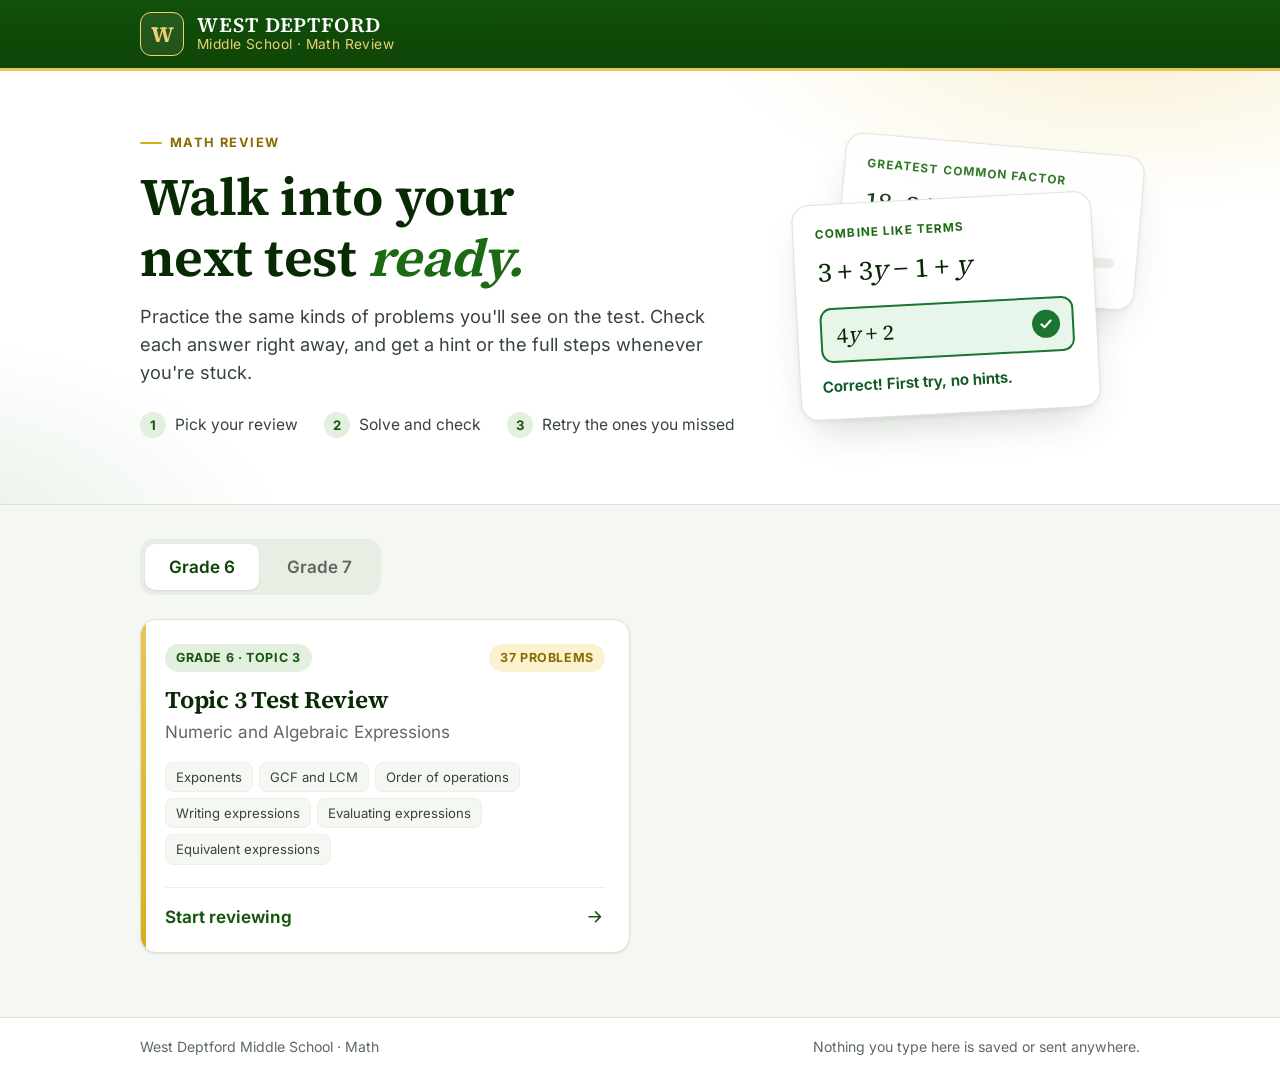
==== index.html @ 21e0eb56 "Build WDMS Math Review site with Grade 6 Topic 3 test review Static site for GitHub Pages: a home pa" ====
<!DOCTYPE html>
<html lang="en">
<head>
  <meta charset="utf-8">
  <meta name="viewport" content="width=device-width, initial-scale=1">
  <meta name="robots" content="noindex, nofollow">
  <meta name="theme-color" content="#0e4507">
  <title>WDMS Math Review</title>
  <meta name="description" content="Test and quiz reviews for West Deptford Middle School math students.">
  <link rel="icon" href="assets/img/favicon.svg" type="image/svg+xml">
  <link rel="preload" href="assets/fonts/inter-latin-wght-normal.woff2" as="font" type="font/woff2" crossorigin>
  <link rel="preload" href="assets/fonts/source-serif-4-latin-wght-normal.woff2" as="font" type="font/woff2" crossorigin>
  <link rel="stylesheet" href="assets/css/style.css">
</head>
<body>
  <header class="site-header">
    <div class="wrap">
      <a class="brand" href="index.html" aria-label="WDMS Math Review home">
        <span class="brand-mark" aria-hidden="true">W</span>
        <span class="brand-text">
          <span class="brand-name">West Deptford</span>
          <span class="brand-sub">Middle School · Math Review</span>
        </span>
      </a>
    </div>
  </header>

  <section class="hero">
    <div class="wrap hero-grid">
      <div>
        <span class="eyebrow">Math Review</span>
        <h1>Walk into your next test <em>ready.</em></h1>
        <p class="hero-lead">Practice the same kinds of problems you'll see on the test. Check each answer right away, and get a hint or the full steps whenever you're stuck.</p>
        <ul class="how">
          <li><span class="dot">1</span> Pick your review</li>
          <li><span class="dot">2</span> Solve and check</li>
          <li><span class="dot">3</span> Retry the ones you missed</li>
        </ul>
      </div>
      <div class="hero-art" aria-hidden="true">
        <div class="art-card art-back">
          <div class="art-label">Greatest common factor</div>
          <div class="art-math">18, 24</div>
          <div class="art-line"></div>
          <div class="art-line art-line-short"></div>
        </div>
        <div class="art-card art-front">
          <div class="art-label">Combine like terms</div>
          <div class="art-math">3 + 3<i>y</i> − 1 + <i>y</i></div>
          <div class="art-answer"><span>4<i>y</i> + 2</span><b><svg viewBox="0 0 24 24" fill="none" stroke="currentColor" stroke-width="3.2" stroke-linecap="round" stroke-linejoin="round"><path d="M5 12.5l4.5 4.5L19 7.5"/></svg></b></div>
          <div class="art-feedback">Correct! First try, no hints.</div>
        </div>
      </div>
    </div>
  </section>

  <main class="home-main">
    <div class="wrap">
      <div class="grade-tabs" role="tablist" aria-label="Choose your grade" id="grade-tabs"></div>
      <div id="reviews" role="tabpanel"></div>
      <noscript><p>This site needs JavaScript turned on.</p></noscript>
    </div>
  </main>

  <footer class="site-footer">
    <div class="wrap">
      <span>West Deptford Middle School · Math</span>
      <span>Nothing you type here is saved or sent anywhere.</span>
    </div>
  </footer>

  <script src="assets/js/ui.js"></script>
  <script src="reviews/manifest.js"></script>
  <script src="assets/js/home.js"></script>
</body>
</html>
---- assets/css/style.css ----
/* ==========================================================================
   WDMS Math Review — styles
   Light theme in West Deptford Middle School green and gold.
   ========================================================================== */

@font-face {
  font-family: 'Inter';
  src: url('../fonts/inter-latin-wght-normal.woff2') format('woff2');
  font-weight: 100 900;
  font-display: swap;
}
@font-face {
  font-family: 'Source Serif 4';
  src: url('../fonts/source-serif-4-latin-wght-normal.woff2') format('woff2');
  font-weight: 200 900;
  font-display: swap;
}

:root {
  /* brand */
  --green-950: #072a03;
  --green-900: #0e4507;
  --green-800: #14560c;
  --green-700: #1c6a13;
  --green-600: #2a7d20;
  --green-200: #c9e0c4;
  --green-100: #e3efdf;
  --green-50: #f1f7ef;
  --gold-700: #8a6a00;
  --gold-600: #b08a0a;
  --gold-500: #d4af1c;
  --gold-400: #e6c654;
  --gold-300: #f0d077;
  --gold-100: #fbf2cf;
  --gold-50: #fdf9e8;

  /* neutrals */
  --ink: #152018;
  --ink-soft: #37443a;
  --muted: #5d6a60;
  --line: #dde4d9;
  --line-soft: #eaefe7;
  --bg: #f5f7f2;
  --card: #ffffff;

  /* feedback */
  --ok: #1b7430;
  --ok-bg: #e7f5ea;
  --ok-line: #a9d8b3;
  --no: #b3261e;
  --no-bg: #fdeeec;
  --no-line: #f1b9b4;
  --almost: #7a5a00;
  --almost-bg: #fff6d9;
  --almost-line: #ecd58a;

  --radius: 16px;
  --radius-sm: 10px;
  --shadow-sm: 0 1px 2px rgba(14, 40, 10, 0.06), 0 1px 3px rgba(14, 40, 10, 0.05);
  --shadow: 0 1px 2px rgba(14, 40, 10, 0.05), 0 8px 24px -8px rgba(14, 40, 10, 0.14);
  --shadow-lg: 0 2px 4px rgba(14, 40, 10, 0.05), 0 20px 44px -16px rgba(14, 40, 10, 0.22);

  --font: 'Inter', system-ui, -apple-system, 'Segoe UI', Roboto, 'Helvetica Neue', Arial, sans-serif;
  --serif: 'Source Serif 4', Georgia, 'Times New Roman', serif;
}

*, *::before, *::after { box-sizing: border-box; }

html { -webkit-text-size-adjust: 100%; scroll-behavior: smooth; }

body {
  margin: 0;
  min-height: 100vh;
  display: flex;
  flex-direction: column;
  background: var(--bg);
  color: var(--ink);
  font-family: var(--font);
  font-size: 17px;
  line-height: 1.55;
  -webkit-font-smoothing: antialiased;
  text-rendering: optimizeLegibility;
}

h1, h2, h3 { font-family: var(--serif); line-height: 1.15; margin: 0; letter-spacing: -0.01em; text-wrap: balance; }
p { margin: 0 0 0.9em; }
p:last-child { margin-bottom: 0; }
a { color: var(--green-700); }
button { font: inherit; color: inherit; cursor: pointer; }
[hidden] { display: none !important; }

:focus-visible { outline: 3px solid var(--gold-500); outline-offset: 2px; border-radius: 6px; }

.sr-only {
  position: absolute; width: 1px; height: 1px; padding: 0; margin: -1px;
  overflow: hidden; clip: rect(0, 0, 0, 0); white-space: nowrap; border: 0;
}

.wrap { width: 100%; max-width: 1040px; margin: 0 auto; padding: 0 20px; }
.wrap-narrow { max-width: 780px; }

.icon { display: inline-flex; width: 1.15em; height: 1.15em; flex: none; }
.icon svg { width: 100%; height: 100%; }

/* --------------------------------------------------------------------------
   Header
   -------------------------------------------------------------------------- */
.site-header {
  background: var(--green-900);
  background-image: linear-gradient(180deg, #11500a 0%, var(--green-900) 100%);
  color: #fff;
  border-bottom: 3px solid var(--gold-400);
}
.site-header .wrap { display: flex; align-items: center; gap: 14px; min-height: 68px; padding-top: 10px; padding-bottom: 10px; }

.brand { display: flex; align-items: center; gap: 13px; color: inherit; text-decoration: none; min-width: 0; }
.brand-mark {
  flex: none; width: 44px; height: 44px; border-radius: 11px;
  background: rgba(255, 255, 255, 0.08);
  border: 1.5px solid var(--gold-300);
  display: grid; place-items: center;
  font-family: var(--serif); font-weight: 700; font-size: 22px; color: var(--gold-300);
  line-height: 1;
}
.brand-text { display: flex; flex-direction: column; min-width: 0; }
.brand-name {
  font-family: var(--serif); font-weight: 600; font-size: 1.28rem; letter-spacing: 0.045em;
  text-transform: uppercase; line-height: 1.1; white-space: nowrap; overflow: hidden; text-overflow: ellipsis;
}
.brand-sub { color: var(--gold-300); font-size: 0.86rem; letter-spacing: 0.03em; line-height: 1.3; }

.header-link {
  margin-left: auto; flex: none; display: inline-flex; align-items: center; gap: 7px;
  color: #fff; text-decoration: none; font-size: 0.92rem; font-weight: 550;
  padding: 8px 13px; border-radius: 999px;
  border: 1px solid rgba(255, 255, 255, 0.28); background: rgba(255, 255, 255, 0.06);
  transition: background 0.15s;
}
.header-link:hover { background: rgba(255, 255, 255, 0.16); }
.header-link .icon { display: none; }

/* --------------------------------------------------------------------------
   Buttons
   -------------------------------------------------------------------------- */
.btn {
  display: inline-flex; align-items: center; justify-content: center; gap: 8px;
  min-height: 48px; padding: 0 20px;
  border-radius: 12px; border: 1.5px solid transparent;
  font-weight: 620; font-size: 1rem; line-height: 1; text-decoration: none; white-space: nowrap;
  transition: background 0.15s, border-color 0.15s, transform 0.08s, box-shadow 0.15s;
  -webkit-tap-highlight-color: transparent;
}
.btn:active { transform: translateY(1px); }
.btn[disabled] { opacity: 0.5; cursor: not-allowed; transform: none; }

.btn-primary { background: var(--green-800); color: #fff; box-shadow: 0 1px 0 rgba(255,255,255,0.14) inset, 0 2px 6px rgba(14, 69, 7, 0.28); }
.btn-primary:hover:not([disabled]) { background: var(--green-700); }

.btn-gold { background: var(--gold-400); color: #2c2200; box-shadow: 0 1px 0 rgba(255,255,255,0.4) inset, 0 2px 6px rgba(138, 106, 0, 0.25); }
.btn-gold:hover:not([disabled]) { background: var(--gold-300); }

.btn-outline { background: #fff; color: var(--green-800); border-color: var(--green-200); }
.btn-outline:hover:not([disabled]) { background: var(--green-50); border-color: var(--green-600); }

.btn-ghost { background: transparent; color: var(--ink-soft); border-color: transparent; padding: 0 14px; }
.btn-ghost:hover:not([disabled]) { background: rgba(14, 69, 7, 0.07); color: var(--green-900); }

.btn-lg { min-height: 56px; padding: 0 28px; font-size: 1.08rem; border-radius: 14px; }
.btn-sm { min-height: 40px; padding: 0 14px; font-size: 0.93rem; border-radius: 10px; }

/* --------------------------------------------------------------------------
   Home page
   -------------------------------------------------------------------------- */
.hero { background: #fff; border-bottom: 1px solid var(--line); position: relative; overflow: hidden; }
.hero::before {
  content: ''; position: absolute; inset: 0; pointer-events: none;
  background:
    radial-gradient(600px 260px at 88% -10%, rgba(230, 198, 84, 0.26), transparent 70%),
    radial-gradient(520px 300px at -6% 110%, rgba(42, 125, 32, 0.12), transparent 70%);
}
.hero .wrap { position: relative; padding-top: 54px; padding-bottom: 50px; }
.hero-grid { display: grid; grid-template-columns: minmax(0, 1fr); align-items: center; gap: 40px; }
.hero-art { display: none; }
@media (min-width: 940px) {
  .hero-grid { grid-template-columns: minmax(0, 1.25fr) minmax(0, 0.75fr); }
  .hero-art { display: block; position: relative; height: 290px; }
}
.art-card { position: absolute; width: 300px; background: #fff; border: 1px solid var(--line); border-radius: 18px; padding: 20px 22px; box-shadow: var(--shadow-lg); }
.art-back { right: 0; top: 0; transform: rotate(5deg); opacity: 0.9; }
.art-front { right: 44px; top: 54px; transform: rotate(-3deg); }
.art-label { font-size: 0.74rem; font-weight: 700; letter-spacing: 0.09em; text-transform: uppercase; color: var(--green-700); }
.art-math { font-family: var(--serif); font-size: 1.7rem; color: var(--green-950); margin: 8px 0 14px; }
.art-math i, .art-answer i { font-style: italic; }
.art-line { height: 10px; border-radius: 6px; background: var(--line-soft); margin-top: 10px; }
.art-line-short { width: 60%; }
.art-answer { display: flex; align-items: center; justify-content: space-between; border: 2px solid var(--ok); background: var(--ok-bg); border-radius: 12px; padding: 9px 12px 9px 14px; font-family: var(--serif); font-size: 1.35rem; color: var(--green-950); }
.art-answer b { width: 28px; height: 28px; border-radius: 50%; background: var(--ok); color: #fff; display: grid; place-items: center; }
.art-answer svg { width: 16px; height: 16px; }
.art-feedback { margin-top: 12px; font-weight: 650; color: #125a23; font-size: 0.95rem; }
.eyebrow {
  display: inline-flex; align-items: center; gap: 8px;
  font-size: 0.8rem; font-weight: 700; letter-spacing: 0.11em; text-transform: uppercase; color: var(--gold-700);
}
.eyebrow::before { content: ''; width: 22px; height: 2px; background: var(--gold-500); border-radius: 2px; }
.hero h1 { font-size: clamp(2.1rem, 5.4vw, 3.3rem); font-weight: 650; color: var(--green-950); margin: 14px 0 14px; max-width: 16ch; }
.hero h1 em { font-style: italic; color: var(--green-700); }
.hero-lead { font-size: 1.13rem; color: var(--ink-soft); max-width: 52ch; margin: 0; }

.how { display: flex; flex-wrap: wrap; gap: 10px 26px; margin-top: 26px; padding: 0; list-style: none; color: var(--ink-soft); font-size: 0.97rem; }
.how li { display: flex; align-items: center; gap: 9px; }
.how .dot { width: 26px; height: 26px; border-radius: 50%; background: var(--green-100); color: var(--green-800); display: grid; place-items: center; font-weight: 700; font-size: 0.82rem; flex: none; }

.home-main { padding: 34px 0 64px; flex: 1; }

.grade-tabs { display: inline-flex; padding: 5px; gap: 4px; background: #e9eee5; border-radius: 14px; margin-bottom: 24px; }
.grade-tab {
  border: 0; background: transparent; padding: 10px 24px; border-radius: 10px;
  font-weight: 620; color: var(--muted); min-height: 44px; transition: background 0.15s, color 0.15s;
}
.grade-tab:hover { color: var(--green-900); }
.grade-tab[aria-selected='true'] { background: #fff; color: var(--green-900); box-shadow: var(--shadow-sm); }

.review-grid { display: grid; grid-template-columns: repeat(auto-fill, minmax(350px, 1fr)); gap: 20px; }

.review-card {
  position: relative; display: flex; flex-direction: column;
  background: var(--card); border: 1px solid var(--line); border-radius: var(--radius);
  padding: 24px 24px 22px; text-decoration: none; color: inherit;
  box-shadow: var(--shadow-sm); overflow: hidden;
  transition: transform 0.18s, box-shadow 0.18s, border-color 0.18s;
}
.review-card::before { content: ''; position: absolute; left: 0; top: 0; bottom: 0; width: 5px; background: linear-gradient(180deg, var(--gold-400), var(--gold-500)); }
.review-card:hover { transform: translateY(-3px); box-shadow: var(--shadow-lg); border-color: var(--green-200); }
.card-top { display: flex; align-items: center; justify-content: space-between; gap: 10px; margin-bottom: 14px; }
.pill {
  display: inline-flex; align-items: center; gap: 6px; padding: 4px 11px; border-radius: 999px;
  font-size: 0.78rem; font-weight: 700; letter-spacing: 0.05em; text-transform: uppercase;
  background: var(--green-100); color: var(--green-800); white-space: nowrap;
}
.pill-gold { background: var(--gold-100); color: var(--gold-700); }
.review-card h2 { font-size: 1.5rem; font-weight: 650; color: var(--green-950); }
.review-card .sub { color: var(--muted); margin: 6px 0 16px; }
.skill-tags { display: flex; flex-wrap: wrap; gap: 6px; margin: 0 0 22px; padding: 0; list-style: none; }
.skill-tags li { font-size: 0.82rem; padding: 4px 10px; border-radius: 8px; background: var(--bg); border: 1px solid var(--line-soft); color: var(--ink-soft); }
.card-cta { margin-top: auto; display: flex; align-items: center; justify-content: space-between; font-weight: 650; color: var(--green-800); padding-top: 16px; border-top: 1px solid var(--line-soft); }
.card-cta .icon { transition: transform 0.18s; }
.review-card:hover .card-cta .icon { transform: translateX(4px); }

.empty {
  background: #fff; border: 1.5px dashed var(--green-200); border-radius: var(--radius);
  padding: 44px 24px; text-align: center; color: var(--muted);
}
.empty h2 { font-size: 1.35rem; color: var(--green-900); margin-bottom: 8px; }
.empty-mark { width: 56px; height: 56px; margin: 0 auto 16px; border-radius: 50%; background: var(--gold-100); color: var(--gold-700); display: grid; place-items: center; font-size: 26px; }

.site-footer { border-top: 1px solid var(--line); background: #fff; color: var(--muted); font-size: 0.88rem; padding: 18px 0; }
.site-footer .wrap { display: flex; flex-wrap: wrap; justify-content: space-between; gap: 6px 20px; }

/* --------------------------------------------------------------------------
   Review: intro screen
   -------------------------------------------------------------------------- */
.review-main { flex: 1; padding: 28px 0 72px; }

.intro-card {
  background: #fff; border: 1px solid var(--line); border-radius: 20px; box-shadow: var(--shadow);
  padding: 34px 34px 30px; position: relative; overflow: hidden;
}
.intro-card::before {
  content: ''; position: absolute; inset: 0; pointer-events: none;
  background: radial-gradient(480px 220px at 100% 0%, rgba(230, 198, 84, 0.22), transparent 70%);
}
.intro-card > * { position: relative; }
.intro-card h1 { font-size: clamp(1.9rem, 4.6vw, 2.6rem); font-weight: 650; color: var(--green-950); margin: 12px 0 6px; }
.intro-sub { font-size: 1.12rem; color: var(--muted); margin-bottom: 22px; }
.stat-row { display: flex; flex-wrap: wrap; gap: 10px; margin-bottom: 26px; }
.stat { display: inline-flex; align-items: center; gap: 8px; padding: 8px 14px; border-radius: 12px; background: var(--green-50); border: 1px solid var(--green-100); color: var(--green-900); font-weight: 600; font-size: 0.95rem; }
.stat .icon { color: var(--green-700); }
.intro-actions { display: flex; flex-wrap: wrap; gap: 12px; align-items: center; }
.intro-note { margin-top: 18px; font-size: 0.92rem; color: var(--muted); }

.section-heading { display: flex; align-items: baseline; justify-content: space-between; gap: 12px; margin: 36px 0 14px; }
.section-heading h2 { font-size: 1.4rem; font-weight: 650; color: var(--green-950); }
.section-heading span { color: var(--muted); font-size: 0.93rem; }

.skill-grid { display: grid; grid-template-columns: repeat(auto-fill, minmax(290px, 1fr)); gap: 12px; }
.skill-card {
  display: flex; align-items: center; gap: 14px; text-align: left; width: 100%;
  background: #fff; border: 1px solid var(--line); border-radius: 14px; padding: 14px 16px;
  box-shadow: var(--shadow-sm); transition: border-color 0.15s, box-shadow 0.15s, transform 0.15s;
}
.skill-card:hover { border-color: var(--green-600); box-shadow: var(--shadow); transform: translateY(-1px); }
.skill-num {
  flex: none; width: 38px; height: 38px; border-radius: 11px; background: var(--green-100); color: var(--green-800);
  display: grid; place-items: center; font-weight: 700; font-family: var(--serif); font-size: 1.08rem;
}
.skill-card.is-done .skill-num { background: var(--ok); color: #fff; }
.skill-body { min-width: 0; flex: 1; }
.skill-title { font-weight: 640; line-height: 1.25; color: var(--ink); }
.skill-meta { font-size: 0.85rem; color: var(--muted); margin-top: 2px; }
.skill-card > .icon { color: var(--green-600); opacity: 0.55; transition: transform 0.15s, opacity 0.15s; }
.skill-card:hover > .icon { opacity: 1; transform: translateX(3px); }

/* --------------------------------------------------------------------------
   Review: problem screen
   -------------------------------------------------------------------------- */
.run-top { display: flex; align-items: center; gap: 12px; margin-bottom: 12px; }
.run-title { font-weight: 640; color: var(--green-950); min-width: 0; white-space: nowrap; overflow: hidden; text-overflow: ellipsis; }
.run-count { margin-left: auto; font-weight: 640; color: var(--ink-soft); font-variant-numeric: tabular-nums; white-space: nowrap; }
.run-count b { color: var(--green-800); font-size: 1.08em; }

.progress { height: 10px; background: #e3e9df; border-radius: 999px; overflow: hidden; }
.progress-fill { height: 100%; width: 0; border-radius: 999px; background: linear-gradient(90deg, var(--green-700), var(--green-600)); transition: width 0.4s cubic-bezier(.2,.8,.2,1); }

.dots { display: flex; flex-wrap: wrap; gap: 6px; margin: 14px 0 20px; padding: 0; list-style: none; }
.dot-btn {
  width: 30px; height: 30px; border-radius: 9px; border: 1.5px solid var(--line); background: #fff;
  font-size: 0.8rem; font-weight: 650; color: var(--muted); display: grid; place-items: center; padding: 0;
  font-variant-numeric: tabular-nums; transition: transform 0.1s, border-color 0.15s;
}
.dot-btn:hover { border-color: var(--green-600); transform: translateY(-1px); }
.dot-btn.is-correct { background: var(--ok); border-color: var(--ok); color: #fff; }
.dot-btn.is-tried { background: var(--almost-bg); border-color: var(--almost-line); color: var(--almost); }
.dot-btn.is-revealed { background: #eef1ec; border-color: #cfd8cb; color: var(--ink-soft); }
.dot-btn.is-current { box-shadow: 0 0 0 3px var(--gold-300); border-color: var(--gold-600); }

.problem-card { background: #fff; border: 1px solid var(--line); border-radius: 20px; box-shadow: var(--shadow); overflow: hidden; }
.problem-head {
  display: flex; flex-wrap: wrap; align-items: center; gap: 8px 12px; padding: 14px 26px;
  background: var(--green-50); border-bottom: 1px solid var(--green-100);
}
.problem-skill { font-weight: 660; color: var(--green-900); font-size: 0.97rem; }
.problem-lesson { margin-left: auto; font-size: 0.84rem; color: var(--muted); font-weight: 550; }
.problem-body { padding: 26px 26px 8px; }
.prompt { font-size: 1.14rem; line-height: 1.6; color: var(--ink); }
.prompt .katex { font-size: 1.12em; }
.math-block { margin: 16px 0; padding: 16px 18px; background: var(--bg); border: 1px solid var(--line-soft); border-radius: 12px; overflow-x: auto; text-align: center; }
.math-block .katex { font-size: 1.42em; }
.katex-display { margin: 0; }

.data-table-wrap { margin: 18px 0 4px; overflow-x: auto; }
.data-table { border-collapse: separate; border-spacing: 0; min-width: 60%; font-size: 1rem; border: 1px solid var(--line); border-radius: 12px; overflow: hidden; }
.data-table caption { caption-side: top; text-align: left; font-weight: 660; color: var(--green-900); padding: 0 2px 8px; }
.data-table th { background: var(--green-900); color: #fff; font-weight: 620; text-align: left; padding: 10px 16px; font-size: 0.93rem; }
.data-table td { padding: 10px 16px; border-top: 1px solid var(--line-soft); }
.data-table tbody tr:nth-child(even) td { background: #fafbf8; }
.data-table td:first-child { font-weight: 600; }

.figure { margin: 18px 0 4px; }
.figure img { max-width: 100%; height: auto; border-radius: 12px; border: 1px solid var(--line); display: block; }

/* answer area */
.answer { padding: 14px 26px 6px; }
.answer-label { display: block; font-size: 0.82rem; font-weight: 700; letter-spacing: 0.08em; text-transform: uppercase; color: var(--muted); margin-bottom: 8px; }

.field { display: flex; align-items: stretch; max-width: 460px; border: 2px solid #c6d1c1; border-radius: 13px; background: #fff; overflow: hidden; transition: border-color 0.15s, box-shadow 0.15s; }
.field:focus-within { border-color: var(--green-700); box-shadow: 0 0 0 4px rgba(42, 125, 32, 0.16); }
.field input {
  flex: 1; min-width: 0; border: 0; outline: 0; background: transparent; padding: 13px 14px;
  font: inherit; font-size: 1.2rem; font-weight: 550; color: var(--ink); font-variant-numeric: tabular-nums;
}
.field input::placeholder { color: #9aa69c; font-weight: 400; }
.field .affix { display: grid; place-items: center; padding: 0 14px; background: var(--bg); color: var(--ink-soft); font-weight: 620; }
.field .affix-pre { border-right: 1px solid var(--line); }
.field .affix-post { border-left: 1px solid var(--line); }
.field.is-right { border-color: var(--ok); background: var(--ok-bg); }
.field.is-wrong { border-color: var(--no); }
.field.is-almost { border-color: var(--gold-600); }
.field input:disabled { color: var(--ink); -webkit-text-fill-color: var(--ink); opacity: 1; }

.keys { display: flex; flex-wrap: wrap; gap: 6px; margin-top: 10px; }
.key {
  min-width: 44px; height: 40px; padding: 0 12px; border-radius: 10px; border: 1px solid var(--line); background: var(--bg);
  font-weight: 620; color: var(--ink-soft); font-size: 0.98rem; display: inline-flex; align-items: center; justify-content: center; gap: 5px;
  transition: background 0.12s, border-color 0.12s;
}
.key:hover:not([disabled]) { background: var(--green-100); border-color: var(--green-200); color: var(--green-900); }
.key small { font-weight: 500; color: var(--muted); font-size: 0.78rem; }

.preview:empty { display: none; }
.preview { min-height: 34px; margin-top: 10px; display: flex; align-items: center; gap: 10px; color: var(--muted); font-size: 0.9rem; }
.preview .katex { font-size: 1.22rem; color: var(--ink); }

/* choices */
.choices { display: grid; gap: 10px; margin: 0; padding: 0; list-style: none; }
.choice {
  display: flex; align-items: center; gap: 14px; width: 100%; text-align: left;
  padding: 13px 16px; min-height: 56px; background: #fff; border: 2px solid var(--line); border-radius: 13px;
  font-size: 1.06rem; transition: border-color 0.14s, background 0.14s, box-shadow 0.14s;
}
.choice:hover:not([disabled]) { border-color: var(--green-600); background: var(--green-50); }
.choice .mark {
  flex: none; width: 26px; height: 26px; border: 2px solid #b4c0b0; background: #fff; display: grid; place-items: center; color: transparent;
  transition: background 0.14s, border-color 0.14s;
}
.choice.is-radio .mark { border-radius: 50%; }
.choice.is-check .mark { border-radius: 7px; }
.choice .mark .icon { width: 16px; height: 16px; }
.choice .mark .icon svg { stroke-width: 3.2; }
.choice[aria-checked='true'] { border-color: var(--green-700); background: var(--green-50); box-shadow: 0 0 0 3px rgba(42, 125, 32, 0.12); }
.choice[aria-checked='true'] .mark { background: var(--green-700); border-color: var(--green-700); color: #fff; }
.choice.is-radio[aria-checked='true'] .mark { box-shadow: inset 0 0 0 4px #fff; color: transparent; }
.choice .choice-text { flex: 1; min-width: 0; }
.choice .katex { font-size: 1.14em; }
.choice[disabled] { cursor: default; }
.choice.is-right { border-color: var(--ok); background: var(--ok-bg); box-shadow: none; }
.choice.is-right .mark { background: var(--ok); border-color: var(--ok); color: #fff; box-shadow: none; }
.choice.is-missed { border-color: var(--ok); border-style: dashed; background: #fff; }
.choice.is-wrong { border-color: var(--no); background: var(--no-bg); box-shadow: none; }
.choice.is-wrong .mark { background: var(--no); border-color: var(--no); color: #fff; box-shadow: none; }
.choice-tag { flex: none; font-size: 0.78rem; font-weight: 700; letter-spacing: 0.04em; text-transform: uppercase; }
.choice.is-right .choice-tag, .choice.is-missed .choice-tag { color: var(--ok); }
.choice.is-wrong .choice-tag { color: var(--no); }

/* matrix (one choice per row) */
.matrix-wrap { overflow-x: auto; }
.matrix { border-collapse: separate; border-spacing: 0; width: 100%; max-width: 620px; border: 1px solid var(--line); border-radius: 14px; overflow: hidden; }
.matrix th { background: var(--green-50); color: var(--green-900); font-weight: 650; padding: 11px 10px; font-size: 0.95rem; text-align: center; border-bottom: 1px solid var(--green-100); }
.matrix th:first-child, .matrix td:first-child { text-align: left; padding-left: 18px; }
.matrix td { padding: 8px 10px; text-align: center; border-top: 1px solid var(--line-soft); }
.matrix tr:first-child td { border-top: 0; }
.matrix .row-label { font-weight: 620; font-size: 1.08rem; white-space: nowrap; }
.matrix tr.is-right td { background: var(--ok-bg); }
.matrix tr.is-wrong td { background: var(--no-bg); }
.cell {
  width: 44px; height: 44px; border-radius: 50%; border: 2px solid #b4c0b0; background: #fff; padding: 0;
  display: inline-grid; place-items: center; transition: border-color 0.14s, background 0.14s;
}
.cell:hover:not([disabled]) { border-color: var(--green-600); background: var(--green-50); }
.cell::after { content: ''; width: 20px; height: 20px; border-radius: 50%; background: transparent; transition: background 0.14s, transform 0.14s; transform: scale(0.4); }
.cell[aria-checked='true'] { border-color: var(--green-700); }
.cell[aria-checked='true']::after { background: var(--green-700); transform: scale(1); }
.cell[disabled] { cursor: default; }
.matrix tr.is-wrong .cell[aria-checked='true'] { border-color: var(--no); }
.matrix tr.is-wrong .cell[aria-checked='true']::after { background: var(--no); }
.matrix tr.is-right .cell[aria-checked='true'] { border-color: var(--ok); }
.matrix tr.is-right .cell[aria-checked='true']::after { background: var(--ok); }
.cell.is-answer:not([aria-checked='true']) { border-color: var(--ok); border-style: dashed; }

/* multi-part problems */
.parts { display: grid; grid-template-columns: minmax(0, 1fr); gap: 14px; }
.part { min-width: 0; border: 1px solid var(--line); border-radius: 14px; padding: 16px 18px 18px; background: #fcfdfb; }
.part-head { display: flex; align-items: flex-start; gap: 12px; margin-bottom: 12px; }
.part-badge {
  flex: none; height: 28px; padding: 0 10px; border-radius: 8px; background: var(--green-900); color: #fff; display: grid; place-items: center;
  font-weight: 700; font-size: 0.8rem; letter-spacing: 0.06em; text-transform: uppercase; white-space: nowrap;
}
.part-prompt { flex: 1; font-size: 1.06rem; padding-top: 1px; }
.part-status { flex: none; width: 28px; height: 28px; border-radius: 50%; display: grid; place-items: center; color: #fff; visibility: hidden; }
.part.is-right { border-color: var(--ok-line); background: #f6fbf7; }
.part.is-right .part-status { visibility: visible; background: var(--ok); }
.part.is-wrong { border-color: var(--no-line); }
.part.is-wrong .part-status { visibility: visible; background: var(--no); }
.part .choices { gap: 8px; }
.part .choice { min-height: 50px; padding: 10px 14px; font-size: 1rem; }

/* feedback */
.feedback { margin: 16px 26px 0; padding: 14px 16px; border-radius: 13px; display: flex; gap: 12px; align-items: flex-start; border: 1px solid transparent; animation: pop 0.22s ease-out; }
.feedback-icon { flex: none; width: 30px; height: 30px; border-radius: 50%; display: grid; place-items: center; color: #fff; margin-top: 1px; }
.feedback-icon .icon svg { stroke-width: 3; }
.feedback-title { font-weight: 700; font-size: 1.05rem; line-height: 1.3; }
.feedback-text { color: var(--ink-soft); font-size: 0.98rem; margin-top: 2px; }
.feedback.is-right { background: var(--ok-bg); border-color: var(--ok-line); }
.feedback.is-right .feedback-icon { background: var(--ok); }
.feedback.is-right .feedback-title { color: #125a23; }
.feedback.is-wrong { background: var(--no-bg); border-color: var(--no-line); }
.feedback.is-wrong .feedback-icon { background: var(--no); }
.feedback.is-wrong .feedback-title { color: #8f1d17; }
.feedback.is-almost { background: var(--almost-bg); border-color: var(--almost-line); }
.feedback.is-almost .feedback-icon { background: var(--gold-600); }
.feedback.is-almost .feedback-title { color: var(--almost); }
.feedback.is-info { background: #eef2ec; border-color: #d5ddd1; }
.feedback.is-info .feedback-icon { background: var(--muted); }

@keyframes pop { from { opacity: 0; transform: translateY(6px); } to { opacity: 1; transform: none; } }

/* hints and steps */
.help { margin: 16px 26px 0; border-radius: 13px; border: 1px solid var(--almost-line); background: var(--gold-50); overflow: hidden; animation: pop 0.22s ease-out; }
.help-head { display: flex; align-items: center; gap: 9px; padding: 11px 16px; font-weight: 700; color: var(--gold-700); font-size: 0.95rem; background: var(--gold-100); border-bottom: 1px solid var(--almost-line); }
.help-list { margin: 0; padding: 12px 18px 14px 38px; }
.help-list li { margin: 0 0 8px; padding-left: 4px; }
.help-list li:last-child { margin-bottom: 0; }
.help.is-steps { border-color: var(--green-200); background: #fff; }
.help.is-steps .help-head { background: var(--green-50); color: var(--green-900); border-bottom-color: var(--green-100); }
.steps { list-style: none; counter-reset: step; margin: 0; padding: 14px 18px 16px; }
.steps li { counter-increment: step; position: relative; padding: 7px 0 7px 40px; font-size: 1.03rem; }
.steps li::before {
  content: counter(step); position: absolute; left: 0; top: 7px; width: 26px; height: 26px; border-radius: 50%;
  background: var(--green-100); color: var(--green-800); font-weight: 700; font-size: 0.82rem; display: grid; place-items: center;
}
.steps li.is-answer { margin-top: 8px; padding: 12px 14px; background: var(--green-50); border: 1px solid var(--green-100); border-radius: 11px; }
.steps li.is-answer::before { display: none; }
.steps .katex { font-size: 1.1em; }

/* action bar */
.actions { display: flex; flex-wrap: wrap; align-items: center; gap: 10px; padding: 20px 26px 24px; }
.actions .spacer { flex: 1; }

.run-nav { display: flex; align-items: center; justify-content: space-between; gap: 10px; margin-top: 16px; }

/* --------------------------------------------------------------------------
   Review: finish screen
   -------------------------------------------------------------------------- */
.done-card { background: #fff; border: 1px solid var(--line); border-radius: 20px; box-shadow: var(--shadow); padding: 36px 34px; text-align: center; position: relative; overflow: hidden; }
.done-card::before { content: ''; position: absolute; inset: 0; pointer-events: none; background: radial-gradient(520px 240px at 50% -10%, rgba(230, 198, 84, 0.26), transparent 70%); }
.done-card > * { position: relative; }
.ring { width: 172px; height: 172px; margin: 4px auto 20px; position: relative; }
.ring svg { width: 100%; height: 100%; transform: rotate(-90deg); }
.ring circle { fill: none; stroke-width: 12; }
.ring .ring-track { stroke: #e6ece2; }
.ring .ring-fill { stroke: var(--green-700); stroke-linecap: round; transition: stroke-dashoffset 1s cubic-bezier(.2,.8,.2,1); }
.ring-label { position: absolute; inset: 0; display: flex; flex-direction: column; align-items: center; justify-content: center; line-height: 1.1; }
.ring-label b { font-family: var(--serif); font-size: 2.7rem; font-weight: 650; color: var(--green-950); font-variant-numeric: tabular-nums; }
.ring-label span { color: var(--muted); font-size: 0.93rem; margin-top: 2px; }
.done-card h1 { font-size: clamp(1.7rem, 4vw, 2.2rem); font-weight: 650; color: var(--green-950); margin-bottom: 8px; }
.done-card .lead { color: var(--ink-soft); max-width: 46ch; margin: 0 auto 26px; font-size: 1.06rem; }
.done-actions { display: flex; flex-wrap: wrap; justify-content: center; gap: 12px; }

.breakdown { display: grid; gap: 8px; }
.break-row { display: grid; grid-template-columns: minmax(0, 1fr) 150px 52px; align-items: center; gap: 14px; background: #fff; border: 1px solid var(--line); border-radius: 12px; padding: 12px 16px; }
.break-name { font-weight: 600; min-width: 0; line-height: 1.3; }
.break-bar { height: 9px; border-radius: 999px; background: #e6ece2; overflow: hidden; }
.break-bar i { display: block; height: 100%; border-radius: 999px; background: var(--green-600); }
.break-bar i.is-low { background: var(--gold-500); }
.break-score { text-align: right; font-weight: 660; color: var(--ink-soft); font-variant-numeric: tabular-nums; }

/* confetti */
.confetti { position: fixed; inset: 0; pointer-events: none; overflow: hidden; z-index: 50; }
.confetti i { position: absolute; top: -14px; width: 9px; height: 15px; border-radius: 2px; opacity: 0; animation: fall 1.5s cubic-bezier(.2,.6,.3,1) forwards; }
@keyframes fall {
  0% { opacity: 1; transform: translate3d(0, 0, 0) rotate(0deg); }
  100% { opacity: 0; transform: translate3d(var(--dx), 82vh, 0) rotate(var(--rot)); }
}

/* notice (errors) */
.notice { background: #fff; border: 1px solid var(--line); border-radius: 20px; padding: 44px 28px; text-align: center; box-shadow: var(--shadow); }
.notice h1 { font-size: 1.7rem; color: var(--green-950); margin-bottom: 10px; }
.notice p { color: var(--muted); margin-bottom: 22px; }

/* --------------------------------------------------------------------------
   Small screens
   -------------------------------------------------------------------------- */
@media (max-width: 640px) {
  body { font-size: 16px; }
  .wrap { padding: 0 14px; }
  .site-header .wrap { min-height: 60px; }
  .brand-mark { width: 38px; height: 38px; font-size: 19px; border-radius: 10px; }
  .brand-name { font-size: 1.02rem; }
  .brand-sub { font-size: 0.78rem; }
  .header-link span.label { display: none; }
  .header-link { padding: 9px; }
  .hero .wrap { padding-top: 34px; padding-bottom: 32px; }
  .review-grid { grid-template-columns: 1fr; }
  .header-link .icon { display: inline-flex; }
  .intro-card { padding: 24px 20px; border-radius: 18px; }
  .intro-actions .btn { width: 100%; }
  .review-main { padding: 18px 0 56px; }
  .problem-card { border-radius: 18px; }
  .problem-head { padding: 12px 18px; }
  .problem-body { padding: 20px 18px 6px; }
  .prompt { font-size: 1.07rem; }
  .math-block .katex { font-size: 1.2em; }
  .answer { padding: 12px 18px 4px; }
  .feedback, .help { margin-left: 18px; margin-right: 18px; }
  .actions { padding: 18px 18px 20px; }
  .actions .btn-primary, .actions .btn-gold { order: -1; width: 100%; }
  .actions .spacer { display: none; }
  .actions .btn-outline, .actions .btn-ghost { flex: 1; }
  .dots { gap: 6px; flex-wrap: nowrap; overflow-x: auto; padding: 4px 2px 8px; margin: 10px -2px 12px; scrollbar-width: none; -webkit-overflow-scrolling: touch; }
  .dots::-webkit-scrollbar { display: none; }
  .dots li { flex: none; }
  .dot-btn { width: 34px; height: 34px; font-size: 0.82rem; }
  .break-row { grid-template-columns: minmax(0, 1fr) 70px 44px; gap: 10px; padding: 11px 13px; }
  .done-card { padding: 28px 20px; }
  .done-actions .btn { width: 100%; }
  .cell { width: 40px; height: 40px; }
  .matrix th { font-size: 0.85rem; padding: 10px 4px; }
  .matrix td { padding: 7px 4px; }
  .matrix th:first-child, .matrix td:first-child { padding-left: 12px; }
  .part { padding: 14px 14px 16px; }
}

@media (prefers-reduced-motion: reduce) {
  *, *::before, *::after { animation-duration: 0.001ms !important; transition-duration: 0.001ms !important; scroll-behavior: auto !important; }
  .confetti { display: none; }
}

@media print {
  .site-header, .site-footer, .actions, .run-nav, .dots, .keys { display: none !important; }
  body { background: #fff; }
}
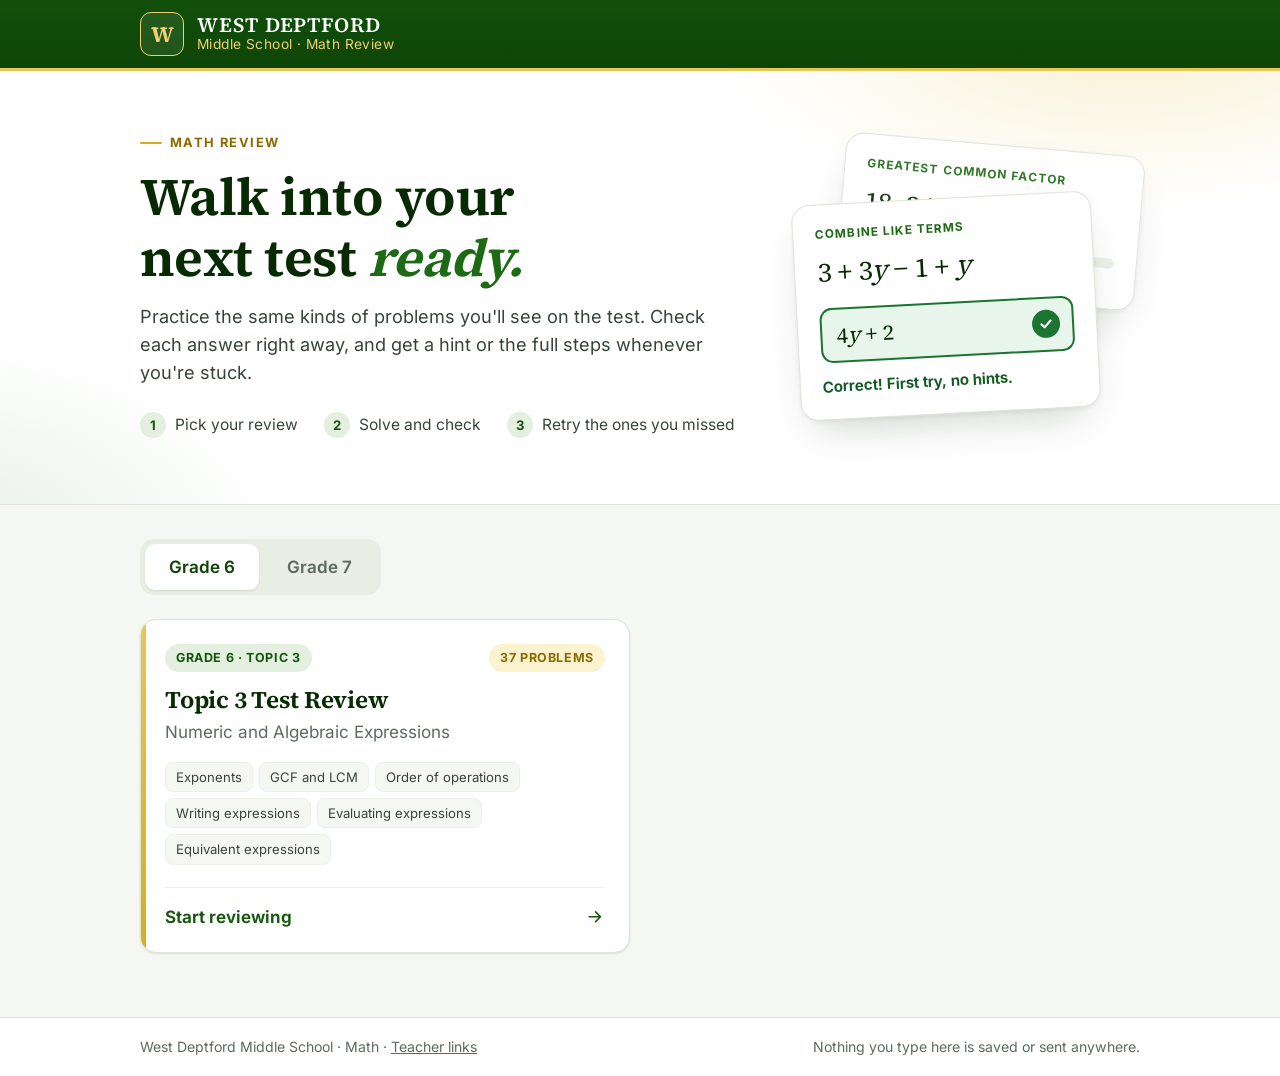
==== commit 09b04960: "Add teacher links page and a direct link for each review teacher.html lists every review with its ow" ====
--- a/index.html
+++ b/index.html
@@ -64,7 +64,7 @@
 
   <footer class="site-footer">
     <div class="wrap">
-      <span>West Deptford Middle School · Math</span>
+      <span>West Deptford Middle School · Math · <a class="footer-link" href="teacher.html">Teacher links</a></span>
       <span>Nothing you type here is saved or sent anywhere.</span>
     </div>
   </footer>
--- a/assets/css/style.css
+++ b/assets/css/style.css
@@ -588,3 +588,27 @@
   .site-header, .site-footer, .actions, .run-nav, .dots, .keys { display: none !important; }
   body { background: #fff; }
 }
+
+/* --------------------------------------------------------------------------
+   Teacher page
+   -------------------------------------------------------------------------- */
+.link-row {
+  display: flex; align-items: center; gap: 16px; flex-wrap: wrap;
+  background: #fff; border: 1px solid var(--line); border-radius: 14px; padding: 16px 18px; margin-bottom: 10px; box-shadow: var(--shadow-sm);
+}
+.link-row-home { margin: 6px 0 0; background: var(--green-50); border-color: var(--green-100); box-shadow: none; }
+.link-info { flex: 1; min-width: 220px; }
+.link-title { font-weight: 660; font-size: 1.08rem; color: var(--green-950); }
+.link-meta { color: var(--muted); font-size: 0.9rem; margin-top: 1px; }
+.link-url { display: inline-block; margin-top: 6px; font-family: ui-monospace, SFMono-Regular, Menlo, Consolas, monospace; font-size: 0.86rem; color: var(--green-700); word-break: break-all; }
+.link-actions { display: flex; gap: 8px; flex: none; }
+.btn.is-copied { background: var(--ok); }
+.btn .icon { display: inline-flex; }
+.link-actions .btn-primary .icon { display: none; }
+.link-actions .btn-primary.is-copied .icon { display: inline-flex; }
+.footer-link { color: var(--muted); }
+@media (max-width: 640px) {
+  .link-actions { width: 100%; }
+  .link-actions .btn { flex: 1; }
+  .site-header .header-link .label { display: inline; }
+}
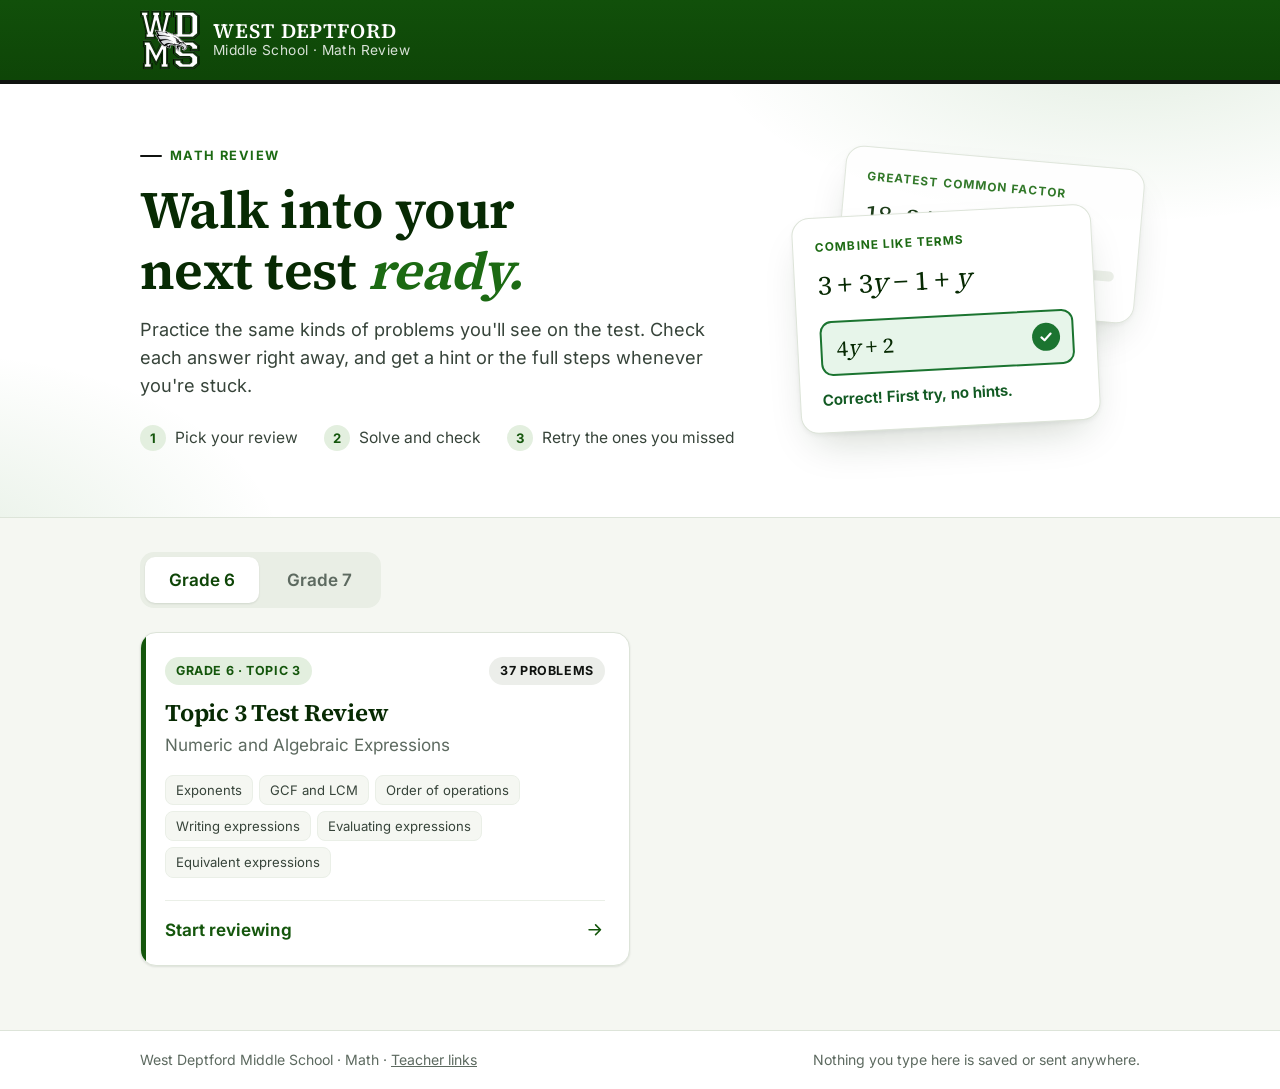
==== commit d22c3726: "Switch to green, black and white and use the WDMS logo Removes the gold accents: highlights, the Nex" ====
--- a/index.html
+++ b/index.html
@@ -7,7 +7,7 @@
   <meta name="theme-color" content="#0e4507">
   <title>WDMS Math Review</title>
   <meta name="description" content="Test and quiz reviews for West Deptford Middle School math students.">
-  <link rel="icon" href="assets/img/favicon.svg" type="image/svg+xml">
+  <link rel="icon" href="assets/img/favicon.png" type="image/png">
   <link rel="preload" href="assets/fonts/inter-latin-wght-normal.woff2" as="font" type="font/woff2" crossorigin>
   <link rel="preload" href="assets/fonts/source-serif-4-latin-wght-normal.woff2" as="font" type="font/woff2" crossorigin>
   <link rel="stylesheet" href="assets/css/style.css">
@@ -16,7 +16,7 @@
   <header class="site-header">
     <div class="wrap">
       <a class="brand" href="index.html" aria-label="WDMS Math Review home">
-        <span class="brand-mark" aria-hidden="true">W</span>
+        <img class="brand-mark" src="assets/img/wdms-logo.png" alt="" width="52" height="52">
         <span class="brand-text">
           <span class="brand-name">West Deptford</span>
           <span class="brand-sub">Middle School · Math Review</span>
--- a/assets/css/style.css
+++ b/assets/css/style.css
@@ -1,6 +1,6 @@
 /* ==========================================================================
    WDMS Math Review — styles
-   Light theme in West Deptford Middle School green and gold.
+   Light theme in West Deptford Middle School green, black and white.
    ========================================================================== */
 
 @font-face {
@@ -26,13 +26,7 @@
   --green-200: #c9e0c4;
   --green-100: #e3efdf;
   --green-50: #f1f7ef;
-  --gold-700: #8a6a00;
-  --gold-600: #b08a0a;
-  --gold-500: #d4af1c;
-  --gold-400: #e6c654;
-  --gold-300: #f0d077;
-  --gold-100: #fbf2cf;
-  --gold-50: #fdf9e8;
+  --black: #101310;
 
   /* neutrals */
   --ink: #152018;
@@ -50,9 +44,9 @@
   --no: #b3261e;
   --no-bg: #fdeeec;
   --no-line: #f1b9b4;
-  --almost: #7a5a00;
-  --almost-bg: #fff6d9;
-  --almost-line: #ecd58a;
+  --almost: #1d241f;
+  --almost-bg: #eef1ec;
+  --almost-line: #bfc8bb;
 
   --radius: 16px;
   --radius-sm: 10px;
@@ -89,7 +83,7 @@
 button { font: inherit; color: inherit; cursor: pointer; }
 [hidden] { display: none !important; }
 
-:focus-visible { outline: 3px solid var(--gold-500); outline-offset: 2px; border-radius: 6px; }
+:focus-visible { outline: 3px solid var(--black); outline-offset: 2px; border-radius: 6px; }
 
 .sr-only {
   position: absolute; width: 1px; height: 1px; padding: 0; margin: -1px;
@@ -109,25 +103,19 @@
   background: var(--green-900);
   background-image: linear-gradient(180deg, #11500a 0%, var(--green-900) 100%);
   color: #fff;
-  border-bottom: 3px solid var(--gold-400);
+  border-bottom: 4px solid var(--black);
 }
 .site-header .wrap { display: flex; align-items: center; gap: 14px; min-height: 68px; padding-top: 10px; padding-bottom: 10px; }
 
 .brand { display: flex; align-items: center; gap: 13px; color: inherit; text-decoration: none; min-width: 0; }
-.brand-mark {
-  flex: none; width: 44px; height: 44px; border-radius: 11px;
-  background: rgba(255, 255, 255, 0.08);
-  border: 1.5px solid var(--gold-300);
-  display: grid; place-items: center;
-  font-family: var(--serif); font-weight: 700; font-size: 22px; color: var(--gold-300);
-  line-height: 1;
-}
+.brand-mark { flex: none; width: 60px; height: 60px; display: block; }
+.site-header :focus-visible { outline-color: #fff; }
 .brand-text { display: flex; flex-direction: column; min-width: 0; }
 .brand-name {
   font-family: var(--serif); font-weight: 600; font-size: 1.28rem; letter-spacing: 0.045em;
   text-transform: uppercase; line-height: 1.1; white-space: nowrap; overflow: hidden; text-overflow: ellipsis;
 }
-.brand-sub { color: var(--gold-300); font-size: 0.86rem; letter-spacing: 0.03em; line-height: 1.3; }
+.brand-sub { color: rgba(255, 255, 255, 0.84); font-size: 0.86rem; letter-spacing: 0.03em; line-height: 1.3; }
 
 .header-link {
   margin-left: auto; flex: none; display: inline-flex; align-items: center; gap: 7px;
@@ -156,8 +144,8 @@
 .btn-primary { background: var(--green-800); color: #fff; box-shadow: 0 1px 0 rgba(255,255,255,0.14) inset, 0 2px 6px rgba(14, 69, 7, 0.28); }
 .btn-primary:hover:not([disabled]) { background: var(--green-700); }
 
-.btn-gold { background: var(--gold-400); color: #2c2200; box-shadow: 0 1px 0 rgba(255,255,255,0.4) inset, 0 2px 6px rgba(138, 106, 0, 0.25); }
-.btn-gold:hover:not([disabled]) { background: var(--gold-300); }
+.btn-dark { background: var(--black); color: #fff; box-shadow: 0 1px 0 rgba(255,255,255,0.12) inset, 0 2px 6px rgba(0, 0, 0, 0.28); }
+.btn-dark:hover:not([disabled]) { background: #2b312b; }
 
 .btn-outline { background: #fff; color: var(--green-800); border-color: var(--green-200); }
 .btn-outline:hover:not([disabled]) { background: var(--green-50); border-color: var(--green-600); }
@@ -175,7 +163,7 @@
 .hero::before {
   content: ''; position: absolute; inset: 0; pointer-events: none;
   background:
-    radial-gradient(600px 260px at 88% -10%, rgba(230, 198, 84, 0.26), transparent 70%),
+    radial-gradient(600px 260px at 88% -10%, rgba(42, 125, 32, 0.13), transparent 70%),
     radial-gradient(520px 300px at -6% 110%, rgba(42, 125, 32, 0.12), transparent 70%);
 }
 .hero .wrap { position: relative; padding-top: 54px; padding-bottom: 50px; }
@@ -199,9 +187,9 @@
 .art-feedback { margin-top: 12px; font-weight: 650; color: #125a23; font-size: 0.95rem; }
 .eyebrow {
   display: inline-flex; align-items: center; gap: 8px;
-  font-size: 0.8rem; font-weight: 700; letter-spacing: 0.11em; text-transform: uppercase; color: var(--gold-700);
-}
-.eyebrow::before { content: ''; width: 22px; height: 2px; background: var(--gold-500); border-radius: 2px; }
+  font-size: 0.8rem; font-weight: 700; letter-spacing: 0.11em; text-transform: uppercase; color: var(--green-700);
+}
+.eyebrow::before { content: ''; width: 22px; height: 2px; background: var(--black); border-radius: 2px; }
 .hero h1 { font-size: clamp(2.1rem, 5.4vw, 3.3rem); font-weight: 650; color: var(--green-950); margin: 14px 0 14px; max-width: 16ch; }
 .hero h1 em { font-style: italic; color: var(--green-700); }
 .hero-lead { font-size: 1.13rem; color: var(--ink-soft); max-width: 52ch; margin: 0; }
@@ -229,7 +217,7 @@
   box-shadow: var(--shadow-sm); overflow: hidden;
   transition: transform 0.18s, box-shadow 0.18s, border-color 0.18s;
 }
-.review-card::before { content: ''; position: absolute; left: 0; top: 0; bottom: 0; width: 5px; background: linear-gradient(180deg, var(--gold-400), var(--gold-500)); }
+.review-card::before { content: ''; position: absolute; left: 0; top: 0; bottom: 0; width: 5px; background: var(--green-800); }
 .review-card:hover { transform: translateY(-3px); box-shadow: var(--shadow-lg); border-color: var(--green-200); }
 .card-top { display: flex; align-items: center; justify-content: space-between; gap: 10px; margin-bottom: 14px; }
 .pill {
@@ -237,7 +225,7 @@
   font-size: 0.78rem; font-weight: 700; letter-spacing: 0.05em; text-transform: uppercase;
   background: var(--green-100); color: var(--green-800); white-space: nowrap;
 }
-.pill-gold { background: var(--gold-100); color: var(--gold-700); }
+.pill-dark { background: #eceeea; color: var(--black); }
 .review-card h2 { font-size: 1.5rem; font-weight: 650; color: var(--green-950); }
 .review-card .sub { color: var(--muted); margin: 6px 0 16px; }
 .skill-tags { display: flex; flex-wrap: wrap; gap: 6px; margin: 0 0 22px; padding: 0; list-style: none; }
@@ -251,7 +239,7 @@
   padding: 44px 24px; text-align: center; color: var(--muted);
 }
 .empty h2 { font-size: 1.35rem; color: var(--green-900); margin-bottom: 8px; }
-.empty-mark { width: 56px; height: 56px; margin: 0 auto 16px; border-radius: 50%; background: var(--gold-100); color: var(--gold-700); display: grid; place-items: center; font-size: 26px; }
+.empty-mark { width: 56px; height: 56px; margin: 0 auto 16px; border-radius: 50%; background: var(--green-100); color: var(--green-800); display: grid; place-items: center; font-size: 26px; }
 
 .site-footer { border-top: 1px solid var(--line); background: #fff; color: var(--muted); font-size: 0.88rem; padding: 18px 0; }
 .site-footer .wrap { display: flex; flex-wrap: wrap; justify-content: space-between; gap: 6px 20px; }
@@ -267,7 +255,7 @@
 }
 .intro-card::before {
   content: ''; position: absolute; inset: 0; pointer-events: none;
-  background: radial-gradient(480px 220px at 100% 0%, rgba(230, 198, 84, 0.22), transparent 70%);
+  background: radial-gradient(480px 220px at 100% 0%, rgba(42, 125, 32, 0.11), transparent 70%);
 }
 .intro-card > * { position: relative; }
 .intro-card h1 { font-size: clamp(1.9rem, 4.6vw, 2.6rem); font-weight: 650; color: var(--green-950); margin: 12px 0 6px; }
@@ -319,9 +307,9 @@
 }
 .dot-btn:hover { border-color: var(--green-600); transform: translateY(-1px); }
 .dot-btn.is-correct { background: var(--ok); border-color: var(--ok); color: #fff; }
-.dot-btn.is-tried { background: var(--almost-bg); border-color: var(--almost-line); color: var(--almost); }
+.dot-btn.is-tried { background: #fff; border-color: var(--black); color: var(--black); }
 .dot-btn.is-revealed { background: #eef1ec; border-color: #cfd8cb; color: var(--ink-soft); }
-.dot-btn.is-current { box-shadow: 0 0 0 3px var(--gold-300); border-color: var(--gold-600); }
+.dot-btn.is-current { box-shadow: 0 0 0 2px var(--bg), 0 0 0 4px var(--black); }
 
 .problem-card { background: #fff; border: 1px solid var(--line); border-radius: 20px; box-shadow: var(--shadow); overflow: hidden; }
 .problem-head {
@@ -364,7 +352,7 @@
 .field .affix-post { border-left: 1px solid var(--line); }
 .field.is-right { border-color: var(--ok); background: var(--ok-bg); }
 .field.is-wrong { border-color: var(--no); }
-.field.is-almost { border-color: var(--gold-600); }
+.field.is-almost { border-color: var(--black); }
 .field input:disabled { color: var(--ink); -webkit-text-fill-color: var(--ink); opacity: 1; }
 
 .keys { display: flex; flex-wrap: wrap; gap: 6px; margin-top: 10px; }
@@ -466,7 +454,7 @@
 .feedback.is-wrong .feedback-icon { background: var(--no); }
 .feedback.is-wrong .feedback-title { color: #8f1d17; }
 .feedback.is-almost { background: var(--almost-bg); border-color: var(--almost-line); }
-.feedback.is-almost .feedback-icon { background: var(--gold-600); }
+.feedback.is-almost .feedback-icon { background: var(--black); }
 .feedback.is-almost .feedback-title { color: var(--almost); }
 .feedback.is-info { background: #eef2ec; border-color: #d5ddd1; }
 .feedback.is-info .feedback-icon { background: var(--muted); }
@@ -474,8 +462,8 @@
 @keyframes pop { from { opacity: 0; transform: translateY(6px); } to { opacity: 1; transform: none; } }
 
 /* hints and steps */
-.help { margin: 16px 26px 0; border-radius: 13px; border: 1px solid var(--almost-line); background: var(--gold-50); overflow: hidden; animation: pop 0.22s ease-out; }
-.help-head { display: flex; align-items: center; gap: 9px; padding: 11px 16px; font-weight: 700; color: var(--gold-700); font-size: 0.95rem; background: var(--gold-100); border-bottom: 1px solid var(--almost-line); }
+.help { margin: 16px 26px 0; border-radius: 13px; border: 1px solid var(--green-200); background: var(--green-50); overflow: hidden; animation: pop 0.22s ease-out; }
+.help-head { display: flex; align-items: center; gap: 9px; padding: 11px 16px; font-weight: 700; color: var(--green-900); font-size: 0.95rem; background: var(--green-100); border-bottom: 1px solid var(--green-200); }
 .help-list { margin: 0; padding: 12px 18px 14px 38px; }
 .help-list li { margin: 0 0 8px; padding-left: 4px; }
 .help-list li:last-child { margin-bottom: 0; }
@@ -501,7 +489,7 @@
    Review: finish screen
    -------------------------------------------------------------------------- */
 .done-card { background: #fff; border: 1px solid var(--line); border-radius: 20px; box-shadow: var(--shadow); padding: 36px 34px; text-align: center; position: relative; overflow: hidden; }
-.done-card::before { content: ''; position: absolute; inset: 0; pointer-events: none; background: radial-gradient(520px 240px at 50% -10%, rgba(230, 198, 84, 0.26), transparent 70%); }
+.done-card::before { content: ''; position: absolute; inset: 0; pointer-events: none; background: radial-gradient(520px 240px at 50% -10%, rgba(42, 125, 32, 0.12), transparent 70%); }
 .done-card > * { position: relative; }
 .ring { width: 172px; height: 172px; margin: 4px auto 20px; position: relative; }
 .ring svg { width: 100%; height: 100%; transform: rotate(-90deg); }
@@ -520,7 +508,7 @@
 .break-name { font-weight: 600; min-width: 0; line-height: 1.3; }
 .break-bar { height: 9px; border-radius: 999px; background: #e6ece2; overflow: hidden; }
 .break-bar i { display: block; height: 100%; border-radius: 999px; background: var(--green-600); }
-.break-bar i.is-low { background: var(--gold-500); }
+.break-bar i.is-low { background: var(--black); }
 .break-score { text-align: right; font-weight: 660; color: var(--ink-soft); font-variant-numeric: tabular-nums; }
 
 /* confetti */
@@ -543,7 +531,7 @@
   body { font-size: 16px; }
   .wrap { padding: 0 14px; }
   .site-header .wrap { min-height: 60px; }
-  .brand-mark { width: 38px; height: 38px; font-size: 19px; border-radius: 10px; }
+  .brand-mark { width: 44px; height: 44px; }
   .brand-name { font-size: 1.02rem; }
   .brand-sub { font-size: 0.78rem; }
   .header-link span.label { display: none; }
@@ -562,7 +550,7 @@
   .answer { padding: 12px 18px 4px; }
   .feedback, .help { margin-left: 18px; margin-right: 18px; }
   .actions { padding: 18px 18px 20px; }
-  .actions .btn-primary, .actions .btn-gold { order: -1; width: 100%; }
+  .actions .btn-primary, .actions .btn-dark { order: -1; width: 100%; }
   .actions .spacer { display: none; }
   .actions .btn-outline, .actions .btn-ghost { flex: 1; }
   .dots { gap: 6px; flex-wrap: nowrap; overflow-x: auto; padding: 4px 2px 8px; margin: 10px -2px 12px; scrollbar-width: none; -webkit-overflow-scrolling: touch; }
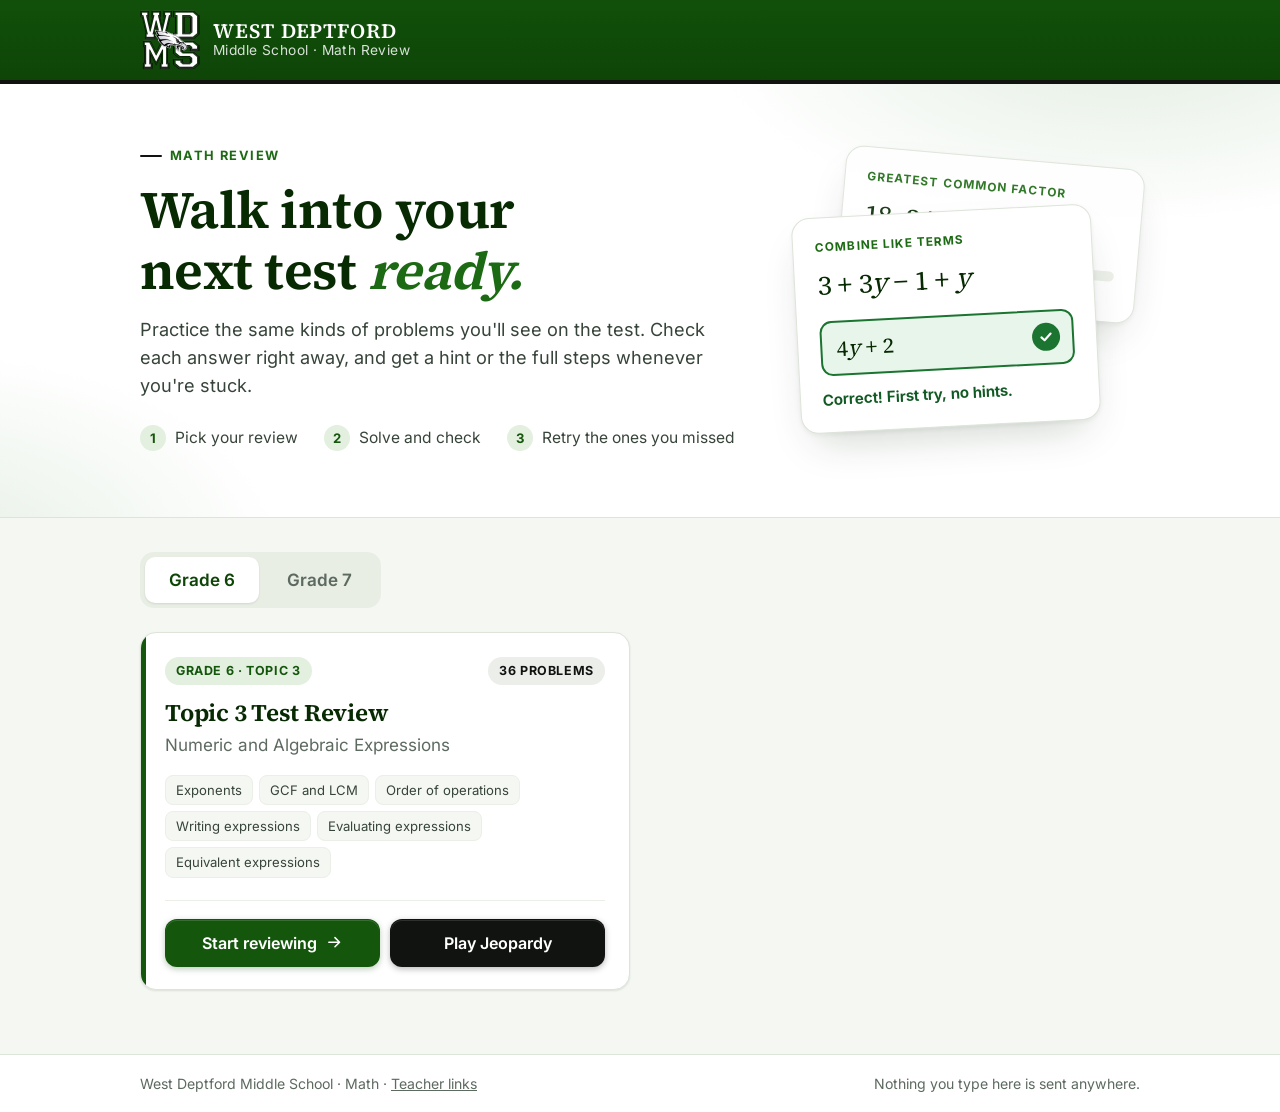
==== commit ad9b1096: "Add Jeopardy game with Grade 6 Topic 3 question pool A Jeopardy board for class or solo play: six ca" ====
--- a/index.html
+++ b/index.html
@@ -65,7 +65,7 @@
   <footer class="site-footer">
     <div class="wrap">
       <span>West Deptford Middle School · Math · <a class="footer-link" href="teacher.html">Teacher links</a></span>
-      <span>Nothing you type here is saved or sent anywhere.</span>
+      <span>Nothing you type here is sent anywhere.</span>
     </div>
   </footer>
 
--- a/assets/css/style.css
+++ b/assets/css/style.css
@@ -218,7 +218,7 @@
   transition: transform 0.18s, box-shadow 0.18s, border-color 0.18s;
 }
 .review-card::before { content: ''; position: absolute; left: 0; top: 0; bottom: 0; width: 5px; background: var(--green-800); }
-.review-card:hover { transform: translateY(-3px); box-shadow: var(--shadow-lg); border-color: var(--green-200); }
+.review-card:hover { box-shadow: var(--shadow); border-color: var(--green-200); }
 .card-top { display: flex; align-items: center; justify-content: space-between; gap: 10px; margin-bottom: 14px; }
 .pill {
   display: inline-flex; align-items: center; gap: 6px; padding: 4px 11px; border-radius: 999px;
@@ -230,9 +230,10 @@
 .review-card .sub { color: var(--muted); margin: 6px 0 16px; }
 .skill-tags { display: flex; flex-wrap: wrap; gap: 6px; margin: 0 0 22px; padding: 0; list-style: none; }
 .skill-tags li { font-size: 0.82rem; padding: 4px 10px; border-radius: 8px; background: var(--bg); border: 1px solid var(--line-soft); color: var(--ink-soft); }
-.card-cta { margin-top: auto; display: flex; align-items: center; justify-content: space-between; font-weight: 650; color: var(--green-800); padding-top: 16px; border-top: 1px solid var(--line-soft); }
-.card-cta .icon { transition: transform 0.18s; }
-.review-card:hover .card-cta .icon { transform: translateX(4px); }
+.card-title-link { color: inherit; text-decoration: none; }
+.card-title-link:hover { text-decoration: underline; }
+.card-actions { margin-top: auto; display: flex; flex-wrap: wrap; gap: 10px; padding-top: 18px; border-top: 1px solid var(--line-soft); }
+.card-actions .btn { flex: 1; }
 
 .empty {
   background: #fff; border: 1.5px dashed var(--green-200); border-radius: var(--radius);
